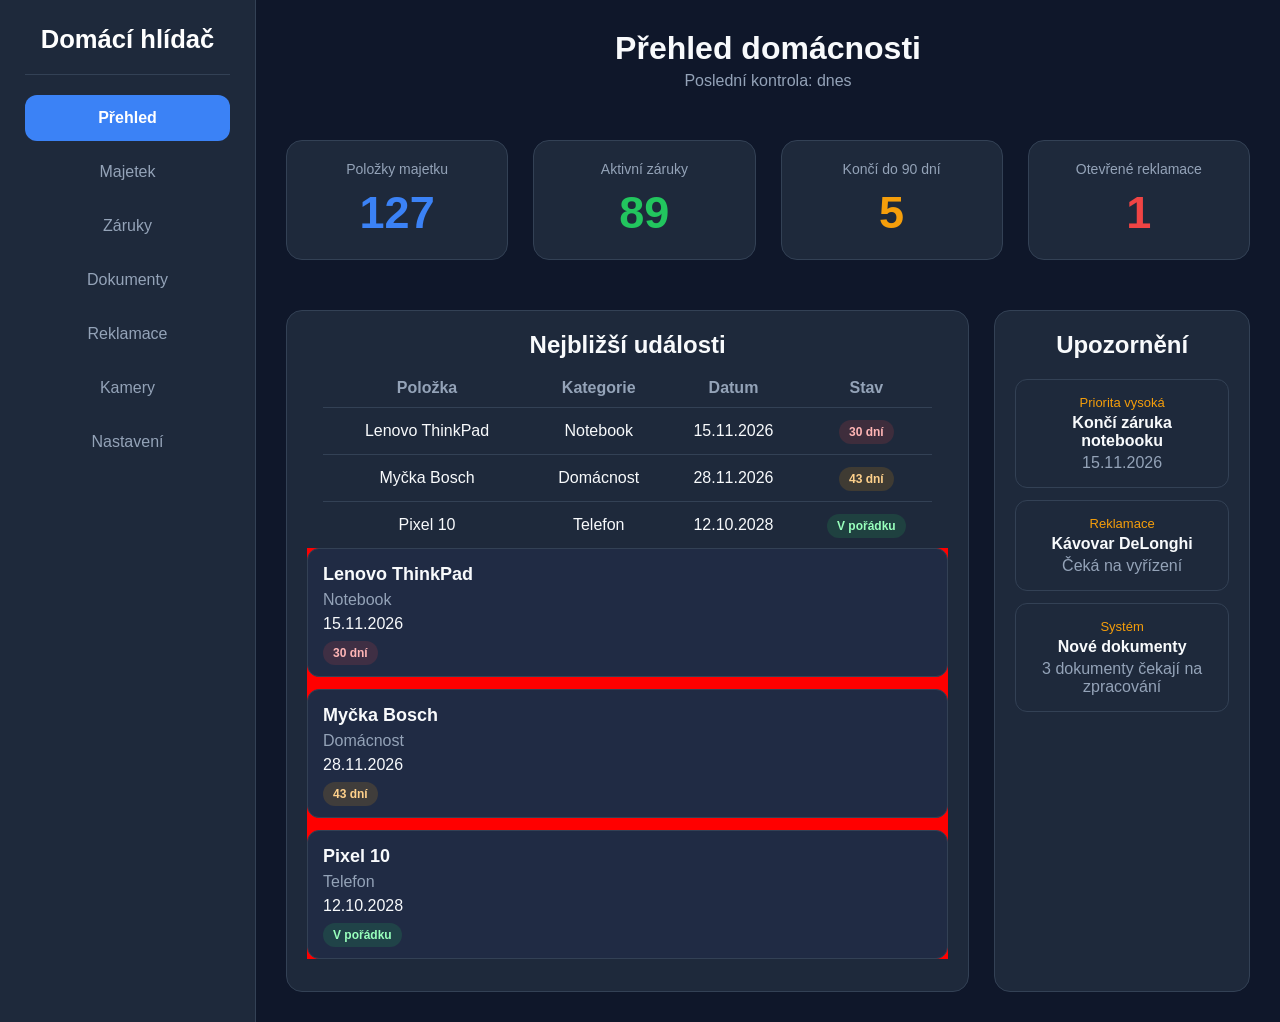
==== index.html @ 89862bbb "Rename Dashboard.html to index.html" ====
<!DOCTYPE html>
<html lang="cs">
<head>
<meta charset="UTF-8">
<meta name="viewport" content="width=device-width, initial-scale=1.0">


<title>Domácí hlídač</title>
<link rel="icon" href="obrazky/Pes.png">
<link rel="stylesheet" href="style.css">


</head>
<body>

<div class="app">

<!-- ===== SIDEBAR ===== -->
    <aside class="sidebar">

        <div class="logo">
            Domácí hlídač
        </div>

        <nav class="menu">

<a href="#" class="active"> Přehled </a>
<a href="Majetek.html">Majetek</a>
<a href="#"> Záruky </a>
<a href="#"> Dokumenty </a>
<a href="#"> Reklamace </a>
<a href="#"> Kamery </a>
<a href="#"> Nastavení </a>


</nav>
</aside>

    <main class="content">

        <div class="header">
            <h1>Přehled domácnosti</h1>
            <div class="subtitle">
                Poslední kontrola: dnes
            </div>
        </div>

        <div class="cards">

            <div class="card">
                <div class="card-title">Položky majetku</div>
                <div class="card-value blue">127</div>
            </div>

            <div class="card">
                <div class="card-title">Aktivní záruky</div>
                <div class="card-value green">89</div>
            </div>

            <div class="card">
                <div class="card-title">Končí do 90 dní</div>
                <div class="card-value orange">5</div>
            </div>

            <div class="card">
                <div class="card-title">Otevřené reklamace</div>
                <div class="card-value red">1</div>
            </div>

        </div>

        <div class="grid">

            <section class="panel">

                <h2>Nejbližší události</h2>

                <table>

                    <thead>

                        <tr>
                            <th>Položka</th>
                            <th>Kategorie</th>
                            <th>Datum</th>
                            <th>Stav</th>
                        </tr>

                    </thead>

                    <tbody>

                        <tr>
                            <td>Lenovo ThinkPad</td>
                            <td>Notebook</td>
                            <td>15.11.2026</td>
                            <td>
                                <span class="badge badge-red">
                                    30 dní
                                </span>
                            </td>
                        </tr>

                        <tr>
                            <td>Myčka Bosch</td>
                            <td>Domácnost</td>
                            <td>28.11.2026</td>
                            <td>
                                <span class="badge badge-orange">
                                    43 dní
                                </span>
                            </td>
                        </tr>

                        <tr>
                            <td>Pixel 10</td>
                            <td>Telefon</td>
                            <td>12.10.2028</td>
                            <td>
                                <span class="badge badge-green">
                                    V pořádku
                                </span>
                            </td>
                        </tr>

                    </tbody>

                </table>
                
                <div style="background:red;color:white;">
</div>


<div class="mobile-events">
    <div class="mobile-event">

        <div class="mobile-event-title">
            Lenovo ThinkPad
        </div>

        <div class="mobile-event-category">
            Notebook
        </div>

        <div class="mobile-event-date">
            15.11.2026
        </div>

        <span class="badge badge-red">
            30 dní
        </span>

    </div>

    <div class="mobile-event">

        <div class="mobile-event-title">
            Myčka Bosch
        </div>

        <div class="mobile-event-category">
            Domácnost
        </div>

        <div class="mobile-event-date">
            28.11.2026
        </div>

        <span class="badge badge-orange">
            43 dní
        </span>

    </div>

    <div class="mobile-event">

        <div class="mobile-event-title">
            Pixel 10
        </div>

        <div class="mobile-event-category">
            Telefon
        </div>

        <div class="mobile-event-date">
            12.10.2028
        </div>

        <span class="badge badge-green">
            V pořádku
        </span>

    </div>

</div>

            </section>                       

            <section class="panel">

                <h2>Upozornění</h2>

                <div class="events">

                    <div class="event">
                        <div class="event-date">
                            Priorita vysoká
                        </div>

                        <div class="event-title">
                            Končí záruka notebooku
                        </div>

                        <div class="event-desc">
                            15.11.2026
                        </div>
                    </div>

                    <div class="event">
                        <div class="event-date">
                            Reklamace
                        </div>

                        <div class="event-title">
                            Kávovar DeLonghi
                        </div>

                        <div class="event-desc">
                            Čeká na vyřízení
                        </div>
                    </div>

                    <div class="event">
                        <div class="event-date">
                            Systém
                        </div>

                        <div class="event-title">
                            Nové dokumenty
                        </div>

                        <div class="event-desc">
                            3 dokumenty čekají na zpracování
                        </div>
                    </div>

                </div>

            </section>

        </div>

    </main>

</div>

<script src="app.js"></script>

</body>
</html>
---- style.css ----
:root{
    --bg:#0f172a;
    --sidebar:#1e293b;
    --card:#1e293b;
    --border:#334155;

    --text:#f8fafc;
    --muted:#94a3b8;

    --primary:#3b82f6;
    --success:#22c55e;
    --warning:#f59e0b;
    --danger:#ef4444;
}

*{
    margin:0;
    padding:0;
    box-sizing:border-box;
}

body{
    font-family:Segoe UI, Arial, sans-serif;
    background:var(--bg);
    color:var(--text);
}

.app{
    display:flex;
    min-height:100vh;
}

.sidebar{
    width:20%;
    background:var(--sidebar);
    border-right:1px solid var(--border);
    padding:25px;
}

.logo{
    font-size:clamp(22px, 2vw, 40px);
    font-weight:700;
    color:white;
    
    text-align:center;

    padding-bottom:20px;
    margin-bottom:20px;

    border-bottom:1px solid var(--border);
}
.menu{
    display:flex;
    flex-direction:column;
    gap:8px;
    align-items:center;
}

.menu a{
    display:block;
    color:var(--muted);
    text-decoration:none;
    padding:14px 16px;
    border-radius:12px;
    transition:.2s;
    width:100%;
    text-align:center;
}

.menu a:hover,
.menu a.active{
    background:var(--primary);
    color:white;
}

.content{
    width:80%;

    display:flex;
    flex-direction:column;

    padding:30px;
    gap:25px;
}

.header{
    text-align:center;
    margin-bottom:25px;
}

.header h1{
    margin-bottom:5px;
}

@media(max-width:768px){

    .content{
        width:100%;
        padding:20px;
        align-items:center;
    }
    table{
        display:none;
    }

    .mobile-events{
     display:block;
    }    
}

.subtitle{
    color:var(--muted);
}

/* Karty */

.cards{
    display:grid;
    grid-template-columns:repeat(4,1fr);
    gap:25px;
    margin-bottom:25px;
}

@media(max-width:1200px){

    .cards{
        flex-wrap:wrap;
    }

    .card{
        flex:1 1 calc(50% - 15px);
    }
}

@media(max-width:768px){

    .cards{
        grid-template-columns:repeat(2,1fr);
        max-width:600px;
        margin:0 auto;
    }
}

.card{
    background:var(--card);
    border:1px solid var(--border);
    border-radius:16px;
    padding:20px;

    display:flex;
    flex-direction:column;
    align-items:center;
    justify-content:center;
}

.card-title{
    color:var(--muted);
    font-size:14px;
    text-align:center;
}

.card-value{
    margin-top:10px;
    font-size:45px;
    font-weight:bold;
    text-align:center;
}

.blue{color:var(--primary);}
.green{color:var(--success);}
.orange{color:var(--warning);}
.red{color:var(--danger);}
.unknown{
    color:#cbd5e1;
    font-weight:600;
}

/* Rozd�lovn�k mezi hodnotami a z�rukou */
.asset-divider{

    height:1px;

    background:var(--border);

    margin:18px 0;

}

/*Barevn� rozli�en� z�ruky v sekci Majetek */
.active{
    color:var(--success);
    font-weight:600;
}

.warning{
    color:var(--warning);
    font-weight:600;
}

.expired{
    color:var(--danger);
    font-weight:600;
}


/* Rozlo�en� */

.grid{
    display:flex;
    gap:25px;
}

.grid > :first-child{
    flex:3;
}

.grid > :last-child{
    flex:1;
}

@media(max-width:768px){

    .grid{
        flex-direction:column;
    }

}

.panel{
    background:var(--card);
    border:1px solid var(--border);
    border-radius:16px;
    padding:20px;
    position:relative;
}

.panel h2{
    margin-bottom:20px;
    text-align:center;
}

/* Tabulka */

table{
    width:95%;
    border-collapse:collapse;
    margin:auto;
}

th{
    text-align:center;
    color:var(--muted);
    padding-bottom:10px;
}

td{
    text-align:center;
    padding:14px 0;
    border-top:1px solid var(--border);
}

tr:hover{
    background:rgba(255,255,255,0.02);
}

/* Badge */

.badge{
    padding:5px 10px;
    border-radius:999px;
    font-size:12px;
    font-weight:bold;
}

.badge-red{
    background:rgba(239,68,68,.15);
    color:#ffb5b5;
}

.badge-orange{
    background:rgba(245,158,11,.15);
    color:#ffd18b;
}

.badge-green{
    background:rgba(34,197,94,.15);
    color:#98ffbc;
}

/* Upozorn�n� */

.events{
    display:flex;
    flex-direction:column;
    gap:12px;
}

.event{
    border:1px solid var(--border);
    border-radius:12px;
    padding:15px;
    text-align:center;
}

.event-date{
    font-size:13px;
    color:var(--warning);
}

.event-title{
    font-weight:bold;
    margin-top:4px;
}

.event-desc{
    color:var(--muted);
    margin-top:4px;
}

/* Mobil */

@media(max-width:900px){

    .sidebar{
        display:none;
    }

    .grid{
        grid-template-columns:1fr;
    }
}

.mobile-events{
    display:block;
    background:red;
}

.mobile-event{
    background:#202b44;
    border:1px solid var(--border);
    border-radius:12px;
    padding:15px;
    margin-bottom:12px;
}

.mobile-event-title{
    font-size:18px;
    font-weight:700;
    margin-bottom:6px;
}

.mobile-event-category{
    color:var(--muted);
    margin-bottom:6px;
}

.mobile-event-date{
    margin-bottom:10px;
}

/* Podkategorie (Majetek atd.) */

.assets-header{
    display:flex;
    justify-content:flex-end;
    margin-bottom:25px;
}

.add-button{
    background:var(--primary);
    color:white;
    border:none;
    border-radius:12px;
    padding:12px 20px;
    cursor:pointer;
    font-size:14px;
}

.assets-grid{
    display:grid;
    grid-template-columns:repeat(auto-fit,minmax(300px,1fr));
    gap:25px;
}

.asset-card{
    background:var(--card);
    border:1px solid var(--border);
    border-radius:16px;
    padding:25px;
    
    display:flex;
    flex-direction:column;
    justify-content:center;

    text-align:center;

    cursor:pointer;
    transition:all .2s ease;
}
  
.asset-card:hover{
    transform:translateY(-4px);
    border-color:var(--primary);

    box-shadow:
        0 10px 25px rgba(0,0,0,.3);
}

.asset-name{
    font-size:22px;
    font-weight:700;
    margin-bottom:10px;
}

.asset-category{
    color:var(--muted);
    margin-bottom:20px;
}

.asset-price{
    font-size:30px;
    font-weight:700;
    color:var(--primary);

    margin-bottom:15px;
}

.asset-warranty{
    color:var(--muted);
    font-size:14px;
}

.asset-link{
    text-decoration:none;
    color:inherit;
}

/* Barevn� �t�tek pro jednotliv� karty */
.asset-category{
    display:inline-block;

    background:rgba(59,130,246,.15);
    color:var(--primary);

    padding:5px 12px;
    border-radius:999px;

    margin-bottom:20px;
}

/* Barevn� �t�tek pro z�ruky - v z�ruce */

.asset-status{
    margin-top:15px;

    padding:6px 12px;

    border-radius:999px;

    display:inline-block;

    font-size:13px;
    font-weight:600;
}

.asset-status.good{
    background:rgba(34,197,94,.15);
    color:#22c55e;
}


.modal{

    position:fixed;

    inset:0;

    display:flex;

    justify-content:center;
    align-items:center;

    background:rgba(0,0,0,.75);

    z-index:9999;
}
.modal-content{

    width:500px;
    max-width:90vw;

    background:var(--card);

    border:1px solid var(--border);

    border-radius:20px;

    padding:25px;

    display:flex;
    flex-direction:column;

    gap:15px;
}

.modal-content h2{

    text-align:center;

    margin-bottom:10px;
}

.modal-content input{

    padding:12px;

    border-radius:10px;

    border:1px solid var(--border);

    background:#202b44;

    color:white;
}

.modal-buttons{

    display:flex;

    justify-content:center;

    gap:12px;

    margin-top:10px;
}

.modal-buttons button{

    padding:12px 20px;

    border:none;

    border-radius:10px;

    cursor:pointer;
}

#save-asset{
    background:var(--primary);

    color:white;
}

#close-modal{

    background:#374151;

    color:white;
}

.hidden{
    display:none !important;
}

.required-info{
    text-align:center;
    color:var(--muted);
    font-size:12px;
}
.modal-content select{

    padding:12px;

    border-radius:10px;

    border:1px solid var(--border);

    background:#202b44;

    color:white;

    font-size:14px;

}

.icon-button{

    position:absolute;

    top:25px;

    right:25px;

    background:none;

    border:none;

    color:var(--primary);

    cursor:pointer;

    display:flex;

    align-items:center;

    justify-content:center;

    padding:0;

    line-height:1;

    transition:.2s;

}

.icon-button:hover{

    color:white;

    transform:scale(1.1);

}

.detail-header{

    display:flex;

    justify-content:space-between;

    align-items:center;

    margin-bottom:30px;

}

#edit-form input,
#edit-form textarea{

    width:100%;

    padding:12px;

    border-radius:10px;

    border:1px solid var(--border);

    background:#202b44;

    color:white;

}

#edit-form textarea{

    min-height:120px;

    resize:vertical;

}


#edit-view input,
#edit-view select,
#edit-view textarea{

    width:100%;

    padding:12px;

    border:1px solid var(--border);

    border-radius:10px;

    background:#202b44;

    color:var(--text);

    font-size:15px;

}

#edit-view input:focus,
#edit-view select:focus,
#edit-view textarea:focus{

    outline:none;

    border-color:var(--primary);

    box-shadow:
        0 0 0 3px rgba(59,130,246,.25);

}

#edit-view textarea{

    min-height:120px;

    resize:vertical;

}


.edit-row{

    display:flex;

    align-items:center;

    gap:15px;

    margin-bottom:12px;

}

.edit-row label{

    width:140px;

    color:var(--muted);

    font-weight:600;

    flex-shrink:0;

}

.edit-row input,
.edit-row select{

    flex:1;

    padding:8px 12px;

    border:1px solid var(--border);

    border-radius:8px;

    background:#202b44;

    color:white;

}

.edit-row-note{

    align-items:flex-start;

}

.edit-row textarea{

    flex:1;

    min-height:110px;

    padding:12px;

    border:1px solid var(--border);

    border-radius:8px;

    background:#202b44;

    color:white;

}


.save-message{

    margin-top:20px;

    padding:12px;

    border-radius:10px;

    background:rgba(34,197,94,.15);

    color:var(--success);

    font-weight:600;

}

.edit-actions{

    display:flex;

    justify-content:center;

    gap:16px;

    margin-top:25px;

    padding-top:20px;

    border-top:1px solid var(--border);

}

#save-edit,
#delete-asset{

    min-width:220px;

    padding:14px 24px;

    border:none;

    border-radius:12px;

    cursor:pointer;

    font-size:16px;

    font-weight:600;

    transition:.2s;
}

#save-edit{

    background:var(--primary);

    color:white;

}

#save-edit:hover{

    transform:translateY(-2px);

    background:#2563eb;

}

#delete-asset{

    background:var(--danger);

    color:white;

}
#delete-asset:hover{

    transform:translateY(-2px);

    background:#dc2626;

}

.save-toast{
    position:fixed;
    top:20px;
    right:20px;
    background:#22c55e;
    color:white;
    padding:12px 18px;
    border-radius:12px;
    box-shadow:0 6px 18px rgba(0,0,0,.2);
    font-weight:600;
    z-index:1000;
    animation:slideIn .25s ease;
}

@keyframes slideIn{
    from{
        opacity:0;
        transform:translateY(-10px);
    }
    to{
        opacity:1;
        transform:translateY(0);
    }
}
.input-row{
    display:flex;
    gap:10px;
}

/* Cena */
#asset-price{
    flex:1;
}

/* M�na */
#asset-currency{
    width:140px;
    flex:0 0 140px;
}

/* Datum */
#asset-date{
    flex:1;
}

/* Z�ruka */
#asset-warranty{
    width:140px;
    flex:0 0 140px;
}

/* Datum n�kupu nezn�m */
.checkbox-row{
    display:flex;
    align-items:center;
    gap:10px;
    color:var(--muted);
    font-size:14px;
}

.checkbox-row input{
    width:auto;
}

.currency-select{
    position:relative;
    width:140px;
}

#currency-button{
    width:100%;
    height:100%;

    display:flex;
    justify-content:center;
    align-items:center;

    border:1px solid var(--border);
    border-radius:12px;

    background:#202b44;
    color:white;

    font-size:15px;
    font-weight:600;

    cursor:pointer;

    position:relative;
}

#currency-button:hover{
    border-color:var(--primary);
}

.currency-menu{
    position:absolute;

    top:55px;
    left:0;

    width:100%;

    background:#202b44;

    border:1px solid var(--border);
    border-radius:12px;

    overflow:hidden;

    z-index:10000;
}

.currency-menu div{
    padding:12px;
    text-align:center;

    cursor:pointer;

    transition:.2s;
}

.currency-menu div:hover{
    background:var(--primary);
}

#currency-button::after{
    content:"";

    position:absolute;

    right:16px;
    top:50%;

    width:8px;
    height:8px;

    border-right:2px solid white;
    border-bottom:2px solid white;

    transform:
        translateY(-70%)
        rotate(45deg);
}

.delete-message{
    text-align:center;
    color:var(--muted);
}

.delete-item-name{
    text-align:center;
    font-size:24px;
    font-weight:700;
    color:white;
}

.delete-warning{
    text-align:center;
    color:var(--danger);
    font-size:14px;
}

#confirm-delete{
    background:var(--danger);
    color:white;
}

#confirm-delete:hover{
    background:#dc2626;
}

#cancel-delete{
    background:#374151;
    color:white;
}
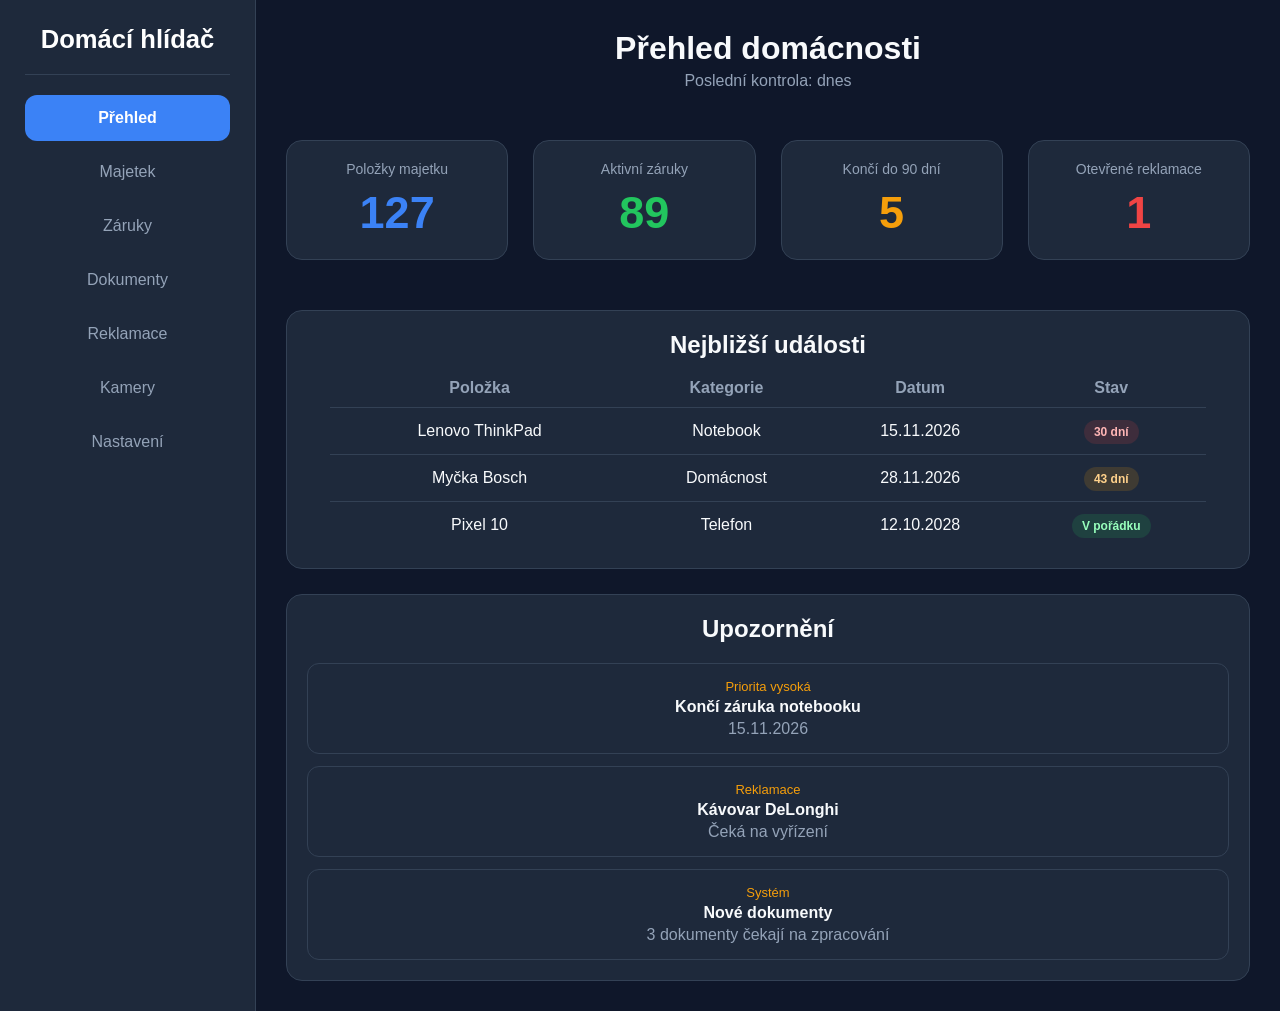
==== commit 41c2731a: "Rename Dashboard.html to index.html" ====
--- a/index.html
+++ b/index.html
@@ -127,7 +127,6 @@
 
                 </table>
                 
-                <div style="background:red;color:white;">
 </div>
 
 
--- a/style.css
+++ b/style.css
@@ -218,6 +218,10 @@
     flex:1;
 }
 
+.mobile-events{
+    display:none;
+}
+
 @media(max-width:768px){
 
     .grid{
@@ -330,21 +334,17 @@
     }
 }
 
-.mobile-events{
-    display:block;
-    background:red;
-}
-
 .mobile-event{
     background:#202b44;
     border:1px solid var(--border);
     border-radius:12px;
     padding:15px;
-    margin-bottom:12px;
+    margin-bottom:12px;    
+    text-align:center;
 }
 
 .mobile-event-title{
-    font-size:18px;
+    font-size:20px;
     font-weight:700;
     margin-bottom:6px;
 }
@@ -356,6 +356,11 @@
 
 .mobile-event-date{
     margin-bottom:10px;
+}
+
+.mobile-event .badge{
+    display:inline-block;
+    margin-top:8px;
 }
 
 /* Podkategorie (Majetek atd.) */
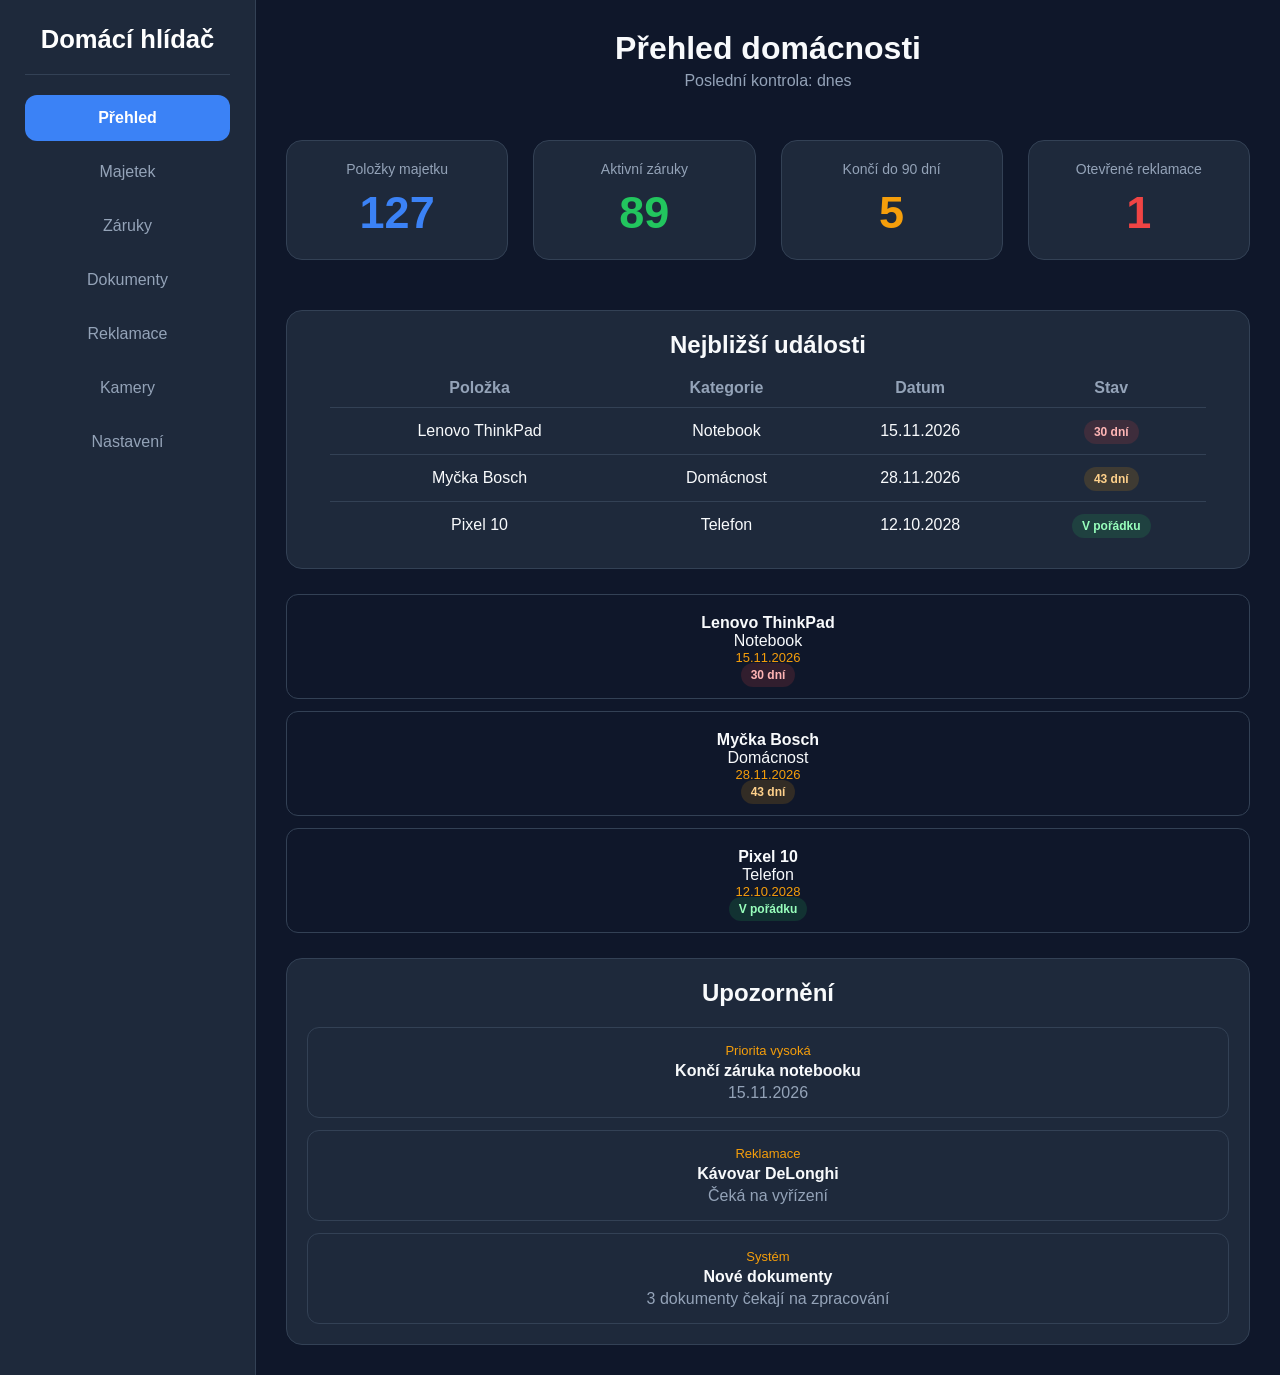
==== commit 837951db: "Rename Dashboard.html to index.html" ====
--- a/index.html
+++ b/index.html
@@ -129,19 +129,19 @@
                 
 </div>
 
-
-<div class="mobile-events">
-    <div class="mobile-event">
-
-        <div class="mobile-event-title">
+<div class="events">
+
+    <div class="event">
+
+        <div class="event-title">
             Lenovo ThinkPad
         </div>
 
-        <div class="mobile-event-category">
+        <div class="event-category">
             Notebook
         </div>
 
-        <div class="mobile-event-date">
+        <div class="event-date">
             15.11.2026
         </div>
 
@@ -151,17 +151,17 @@
 
     </div>
 
-    <div class="mobile-event">
-
-        <div class="mobile-event-title">
+    <div class="event">
+
+        <div class="event-title">
             Myčka Bosch
         </div>
 
-        <div class="mobile-event-category">
+        <div class="event-category">
             Domácnost
         </div>
 
-        <div class="mobile-event-date">
+        <div class="event-date">
             28.11.2026
         </div>
 
@@ -171,17 +171,17 @@
 
     </div>
 
-    <div class="mobile-event">
-
-        <div class="mobile-event-title">
+    <div class="event">
+
+        <div class="event-title">
             Pixel 10
         </div>
 
-        <div class="mobile-event-category">
+        <div class="event-category">
             Telefon
         </div>
 
-        <div class="mobile-event-date">
+        <div class="event-date">
             12.10.2028
         </div>
 
--- a/style.css
+++ b/style.css
@@ -92,22 +92,6 @@
     margin-bottom:5px;
 }
 
-@media(max-width:768px){
-
-    .content{
-        width:100%;
-        padding:20px;
-        align-items:center;
-    }
-    table{
-        display:none;
-    }
-
-    .mobile-events{
-     display:block;
-    }    
-}
-
 .subtitle{
     color:var(--muted);
 }
@@ -129,15 +113,6 @@
 
     .card{
         flex:1 1 calc(50% - 15px);
-    }
-}
-
-@media(max-width:768px){
-
-    .cards{
-        grid-template-columns:repeat(2,1fr);
-        max-width:600px;
-        margin:0 auto;
     }
 }
 
@@ -218,18 +193,6 @@
     flex:1;
 }
 
-.mobile-events{
-    display:none;
-}
-
-@media(max-width:768px){
-
-    .grid{
-        flex-direction:column;
-    }
-
-}
-
 .panel{
     background:var(--card);
     border:1px solid var(--border);
@@ -319,48 +282,6 @@
 .event-desc{
     color:var(--muted);
     margin-top:4px;
-}
-
-/* Mobil */
-
-@media(max-width:900px){
-
-    .sidebar{
-        display:none;
-    }
-
-    .grid{
-        grid-template-columns:1fr;
-    }
-}
-
-.mobile-event{
-    background:#202b44;
-    border:1px solid var(--border);
-    border-radius:12px;
-    padding:15px;
-    margin-bottom:12px;    
-    text-align:center;
-}
-
-.mobile-event-title{
-    font-size:20px;
-    font-weight:700;
-    margin-bottom:6px;
-}
-
-.mobile-event-category{
-    color:var(--muted);
-    margin-bottom:6px;
-}
-
-.mobile-event-date{
-    margin-bottom:10px;
-}
-
-.mobile-event .badge{
-    display:inline-block;
-    margin-top:8px;
 }
 
 /* Podkategorie (Majetek atd.) */
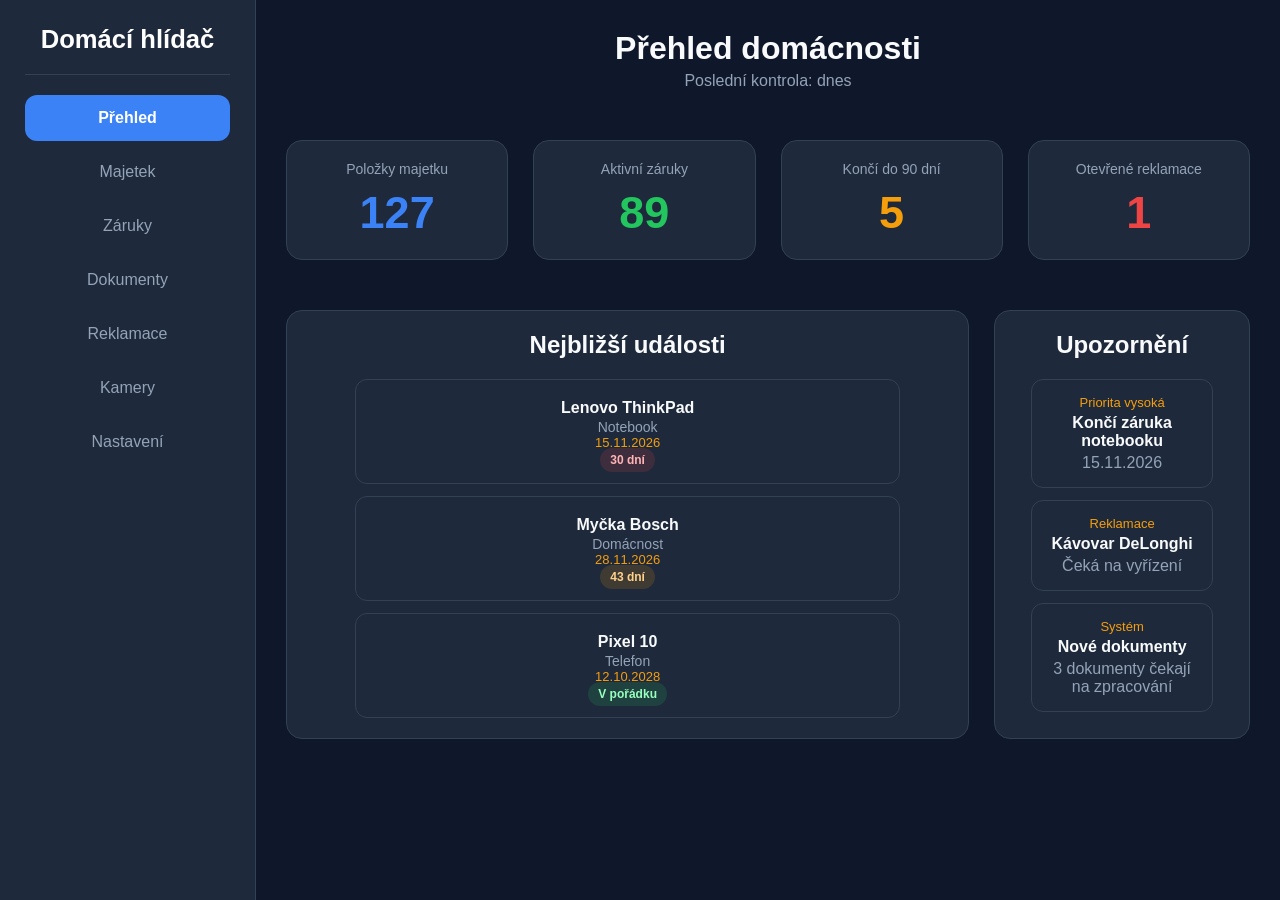
==== commit 8223970b: "Add files via upload" ====
--- a/index.html
+++ b/index.html
@@ -74,7 +74,7 @@
             <section class="panel">
 
                 <h2>Nejbližší události</h2>
-
+<!---
                 <table>
 
                     <thead>
@@ -125,10 +125,8 @@
 
                     </tbody>
 
-                </table>
+                </table> --->
                 
-</div>
-
 <div class="events">
 
     <div class="event">
@@ -256,4 +254,4 @@
 <script src="app.js"></script>
 
 </body>
-</html>
+</html>
--- a/style.css
+++ b/style.css
@@ -260,6 +260,9 @@
     display:flex;
     flex-direction:column;
     gap:12px;
+
+    width:85%;
+    margin:0 auto;
 }
 
 .event{
@@ -267,6 +270,12 @@
     border-radius:12px;
     padding:15px;
     text-align:center;
+}
+
+.event-category{
+    color:var(--muted);
+    margin-top:2px;
+    font-size:14px;
 }
 
 .event-date{
@@ -282,6 +291,44 @@
 .event-desc{
     color:var(--muted);
     margin-top:4px;
+}
+
+/* Mobil */
+
+@media(max-width:900px){
+
+    .sidebar{
+        display:none;
+    }
+
+    .grid{
+        flex-direction:column;
+    }
+
+    .content{
+        width:100%;
+        padding:20px;
+    }
+
+    table{
+        display:none;
+    }
+
+    .mobile-events{
+        background:var(--sidebar);
+        border:1px solid var(--border);
+        border-radius:12px;
+        padding:15px;
+        text-align:center;
+}
+
+    .cards{
+        grid-template-columns:repeat(2,1fr);
+    }
+
+    .panel{
+        width:100%;
+    }
 }
 
 /* Podkategorie (Majetek atd.) */
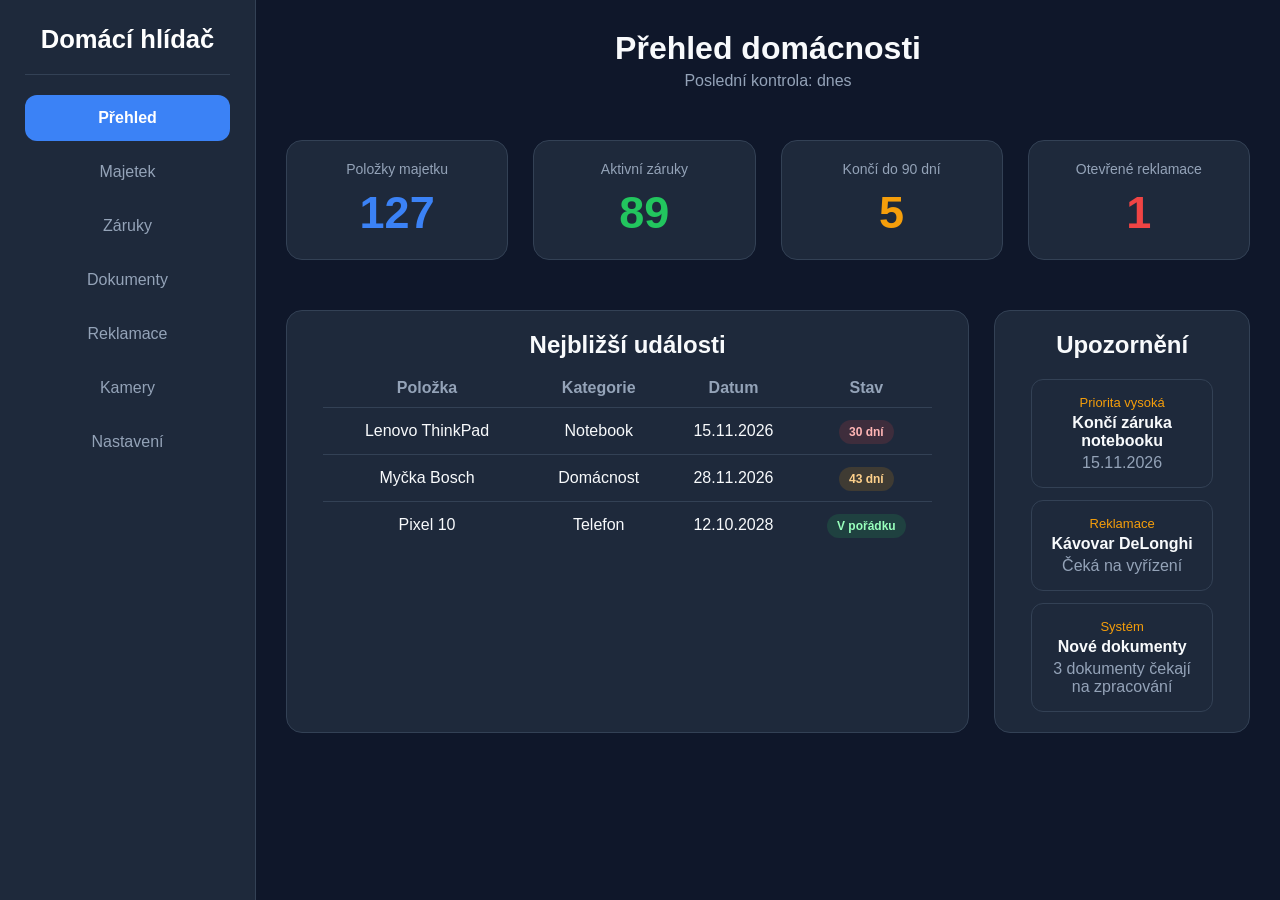
==== commit f42263d9: "Add files via upload" ====
--- a/index.html
+++ b/index.html
@@ -74,7 +74,9 @@
             <section class="panel">
 
                 <h2>Nejbližší události</h2>
-<!---
+
+<div class="desktop-events">
+
                 <table>
 
                     <thead>
@@ -125,9 +127,10 @@
 
                     </tbody>
 
-                </table> --->
+                </table>
+</div>
                 
-<div class="events">
+<div class="mobile-events">
 
     <div class="event">
 
--- a/style.css
+++ b/style.css
@@ -998,4 +998,26 @@
 #cancel-delete{
     background:#374151;
     color:white;
+}
+
+.desktop-events{
+    display:block;
+}
+
+.mobile-events{
+    display:none;
+}
+
+@media(max-width:900px){
+
+    .desktop-events{
+        display:none;
+    }
+
+    .mobile-events{
+        display:flex;
+        flex-direction:column;
+        gap:12px;
+    }
+
 }
